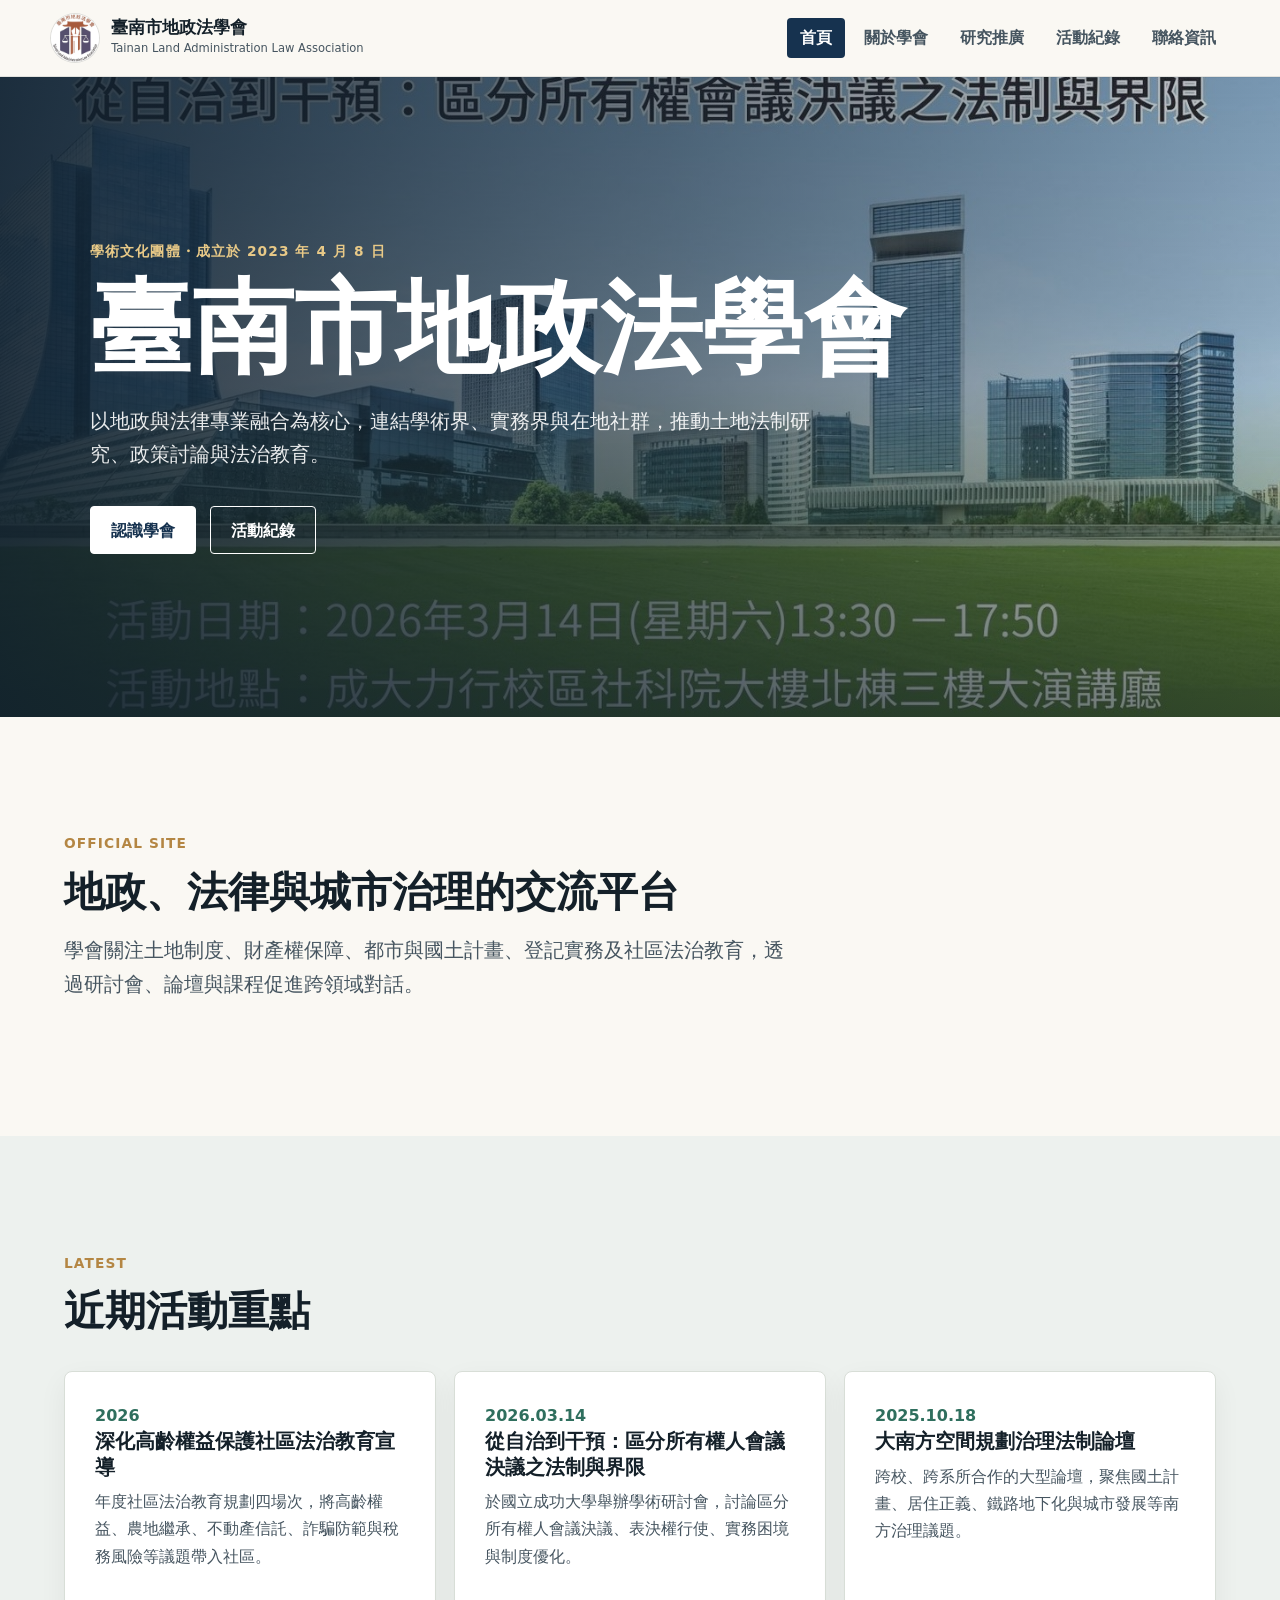
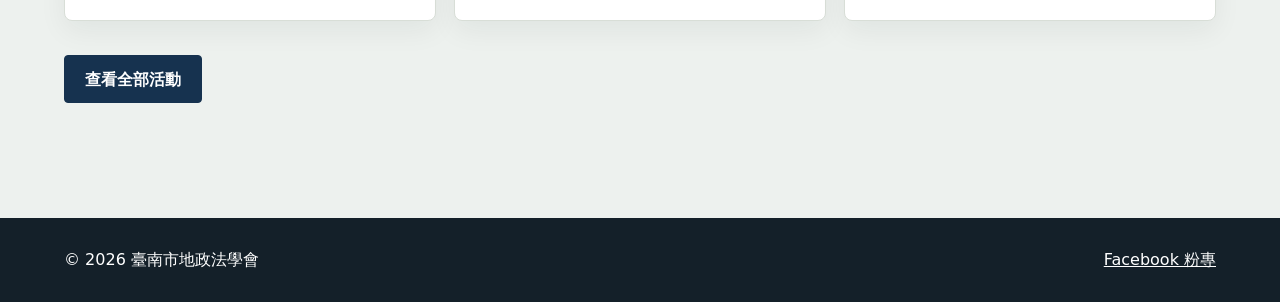
==== index.html @ e48c1c7d "feat: sync homepage latest events" ====
<!doctype html>
<html lang="zh-Hant-TW">
  <head>
    <meta charset="utf-8" />
    <meta name="viewport" content="width=device-width, initial-scale=1" />
    <title>臺南市地政法學會</title>
    <meta name="description" content="臺南市地政法學會官方網站，提供學會簡介、研究推廣、活動紀錄與聯絡資訊。" />
    <meta property="og:title" content="臺南市地政法學會" />
    <meta property="og:description" content="深耕府城，連結地政與法律專業，推動研究交流與法治教育。" />
    <meta property="og:type" content="website" />
    <meta property="og:image" content="assets/images/hero-ownership-law.jpg" />
    <link rel="icon" href="assets/images/TLALA_LOGO_circle.png" type="image/png" />
    <link rel="apple-touch-icon" href="assets/images/TLALA_LOGO_circle_180.png" />
    <link rel="stylesheet" href="assets/css/styles.css" />
  </head>
  <body>
    <header class="site-header">
      <a class="brand" href="index.html" aria-label="臺南市地政法學會首頁">
        <img class="brand-logo" src="assets/images/TLALA_LOGO_circle.png" alt="臺南市地政法學會標誌" />
        <span>
          <strong>臺南市地政法學會</strong>
          <small>Tainan Land Administration Law Association</small>
        </span>
      </a>
      <button class="nav-toggle" type="button" aria-expanded="false" aria-controls="site-nav" data-nav-toggle>
        <span></span>
        <span></span>
        <span></span>
      </button>
      <nav id="site-nav" class="site-nav" data-nav>
        <a class="active" href="index.html">首頁</a>
        <a href="about.html">關於學會</a>
        <a href="focus.html">研究推廣</a>
        <a href="events.html">活動紀錄</a>
        <a href="contact.html">聯絡資訊</a>
      </nav>
    </header>

    <main>
      <section class="hero">
        <img class="hero-image" src="assets/images/hero-ownership-law.jpg" alt="" />
        <div class="hero-overlay"></div>
        <div class="hero-content">
          <p class="eyebrow">學術文化團體・成立於 2023 年 4 月 8 日</p>
          <h1>臺南市地政法學會</h1>
          <p class="hero-copy">
            以地政與法律專業融合為核心，連結學術界、實務界與在地社群，推動土地法制研究、政策討論與法治教育。
          </p>
          <div class="hero-actions">
            <a class="button primary" href="about.html">認識學會</a>
            <a class="button secondary" href="events.html">活動紀錄</a>
          </div>
        </div>
      </section>

      <section class="section">
        <div>
          <p class="eyebrow">Official Site</p>
          <h2>地政、法律與城市治理的交流平台</h2>
          <p class="lead">
            學會關注土地制度、財產權保障、都市與國土計畫、登記實務及社區法治教育，透過研討會、論壇與課程促進跨領域對話。
          </p>
        </div>
      </section>

      <section class="section muted">
        <div class="section-heading">
          <p class="eyebrow">Latest</p>
          <h2>近期活動重點</h2>
        </div>
        <div class="news-list">
          <article>
            <time datetime="2026">2026</time>
            <h3>深化高齡權益保護社區法治教育宣導</h3>
            <p>年度社區法治教育規劃四場次，將高齡權益、農地繼承、不動產信託、詐騙防範與稅務風險等議題帶入社區。</p>
          </article>
          <article>
            <time datetime="2026-03-14">2026.03.14</time>
            <h3>從自治到干預：區分所有權人會議決議之法制與界限</h3>
            <p>於國立成功大學舉辦學術研討會，討論區分所有權人會議決議、表決權行使、實務困境與制度優化。</p>
          </article>
          <article>
            <time datetime="2025-10-18">2025.10.18</time>
            <h3>大南方空間規劃治理法制論壇</h3>
            <p>跨校、跨系所合作的大型論壇，聚焦國土計畫、居住正義、鐵路地下化與城市發展等南方治理議題。</p>
          </article>
        </div>
        <div class="section-actions">
          <a class="button dark" href="events.html">查看全部活動</a>
        </div>
      </section>
    </main>

    <footer class="site-footer">
      <p>© <span data-year></span> 臺南市地政法學會</p>
      <a href="https://www.facebook.com/nandefa0408/?locale=zh_TW" target="_blank" rel="noreferrer">Facebook 粉專</a>
    </footer>

    <script src="assets/js/main.js"></script>
  </body>
</html>
---- assets/css/styles.css ----
:root {
  --ink: #142029;
  --ink-soft: #465560;
  --paper: #faf8f3;
  --surface: #ffffff;
  --mist: #edf1ee;
  --line: #d8ded7;
  --navy: #16324f;
  --green: #2f6f5e;
  --gold: #b48643;
  --shadow: 0 18px 45px rgba(20, 32, 41, 0.12);
  color-scheme: light;
  font-family: "Noto Sans TC", "Microsoft JhengHei", "PingFang TC", system-ui, sans-serif;
}

* {
  box-sizing: border-box;
}

html {
  scroll-behavior: smooth;
}

body {
  margin: 0;
  background: var(--paper);
  color: var(--ink);
  line-height: 1.7;
}

a {
  color: inherit;
}

.site-header {
  position: sticky;
  top: 0;
  z-index: 10;
  display: flex;
  align-items: center;
  justify-content: space-between;
  gap: 24px;
  padding: 14px clamp(18px, 4vw, 56px);
  background: rgba(250, 248, 243, 0.97);
  border-bottom: 1px solid rgba(20, 32, 41, 0.1);
  box-shadow: 0 1px 0 rgba(20, 32, 41, 0.04);
  backdrop-filter: blur(16px);
}

.brand {
  display: inline-flex;
  align-items: center;
  gap: 12px;
  min-width: 0;
  text-decoration: none;
}

.brand-logo {
  width: 48px;
  height: 48px;
  flex: 0 0 48px;
  object-fit: cover;
  border-radius: 50%;
  background: #fff;
  box-shadow: 0 0 0 1px rgba(20, 32, 41, 0.12);
}

.brand strong,
.brand small {
  display: block;
}

.brand strong {
  font-size: 1.05rem;
  line-height: 1.3;
  letter-spacing: 0;
}

.brand small {
  font-size: 0.72rem;
  color: var(--ink-soft);
}

.site-nav {
  display: flex;
  align-items: center;
  gap: 6px;
  font-weight: 800;
}

.site-nav a {
  display: inline-flex;
  align-items: center;
  min-height: 40px;
  padding: 0 13px;
  border-radius: 4px;
  text-decoration: none;
  color: var(--ink-soft);
}

.site-nav a:hover,
.site-nav a.active {
  background: var(--navy);
  color: #fff;
}

.nav-toggle {
  display: none;
  width: 42px;
  height: 42px;
  border: 1px solid var(--line);
  border-radius: 50%;
  background: transparent;
  color: var(--ink);
  padding: 10px;
}

.nav-toggle span {
  display: block;
  height: 2px;
  margin: 5px 0;
  background: currentColor;
}

.hero {
  position: relative;
  min-height: 640px;
  display: grid;
  align-items: center;
  overflow: hidden;
  color: #fff;
}

.hero-image,
.hero-overlay {
  position: absolute;
  inset: 0;
}

.hero-image {
  width: 100%;
  height: 100%;
  object-fit: cover;
}

.hero-overlay {
  background:
    linear-gradient(90deg, rgba(15, 31, 45, 0.9), rgba(15, 31, 45, 0.56) 52%, rgba(15, 31, 45, 0.18)),
    linear-gradient(0deg, rgba(20, 32, 41, 0.42), rgba(20, 32, 41, 0.04) 34%);
}

.hero-content {
  position: relative;
  width: min(1100px, calc(100% - 36px));
  margin: 0 auto;
}

.eyebrow {
  margin: 0 0 12px;
  color: var(--gold);
  font-size: 0.86rem;
  font-weight: 900;
  letter-spacing: 0.08em;
  text-transform: uppercase;
}

.hero .eyebrow {
  color: #e8c987;
}

h1,
h2,
h3,
p {
  margin-top: 0;
}

h1 {
  margin-bottom: 24px;
  font-size: clamp(3rem, 8vw, 6.4rem);
  line-height: 1.03;
  font-weight: 900;
  letter-spacing: 0;
}

h2 {
  margin-bottom: 18px;
  font-size: clamp(1.8rem, 3.2vw, 3.1rem);
  line-height: 1.18;
  letter-spacing: 0;
}

h3 {
  margin-bottom: 8px;
  font-size: 1.22rem;
  line-height: 1.3;
}

.hero-copy,
.lead {
  max-width: 720px;
  color: var(--ink-soft);
  font-size: clamp(1.05rem, 1.6vw, 1.24rem);
}

.hero-copy {
  color: rgba(255, 255, 255, 0.9);
}

.hero-actions,
.section-actions {
  display: flex;
  flex-wrap: wrap;
  gap: 14px;
  margin-top: 34px;
}

.button {
  display: inline-flex;
  align-items: center;
  justify-content: center;
  min-height: 48px;
  padding: 0 20px;
  border: 1px solid currentColor;
  border-radius: 4px;
  text-decoration: none;
  font-weight: 900;
}

.button.primary {
  background: #fff;
  color: var(--navy);
  border-color: #fff;
}

.button.secondary {
  color: #fff;
}

.button.dark {
  background: var(--navy);
  color: #fff;
  border-color: var(--navy);
}

.contact-card span {
  display: block;
  margin-bottom: 5px;
  color: var(--ink-soft);
  font-size: 0.9rem;
}

.contact-card strong {
  display: block;
  font-size: 1.06rem;
}

.section {
  padding: clamp(64px, 9vw, 116px) clamp(18px, 5vw, 72px);
}

.page-hero {
  padding: clamp(64px, 9vw, 110px) clamp(18px, 5vw, 72px);
  background: var(--navy);
  color: #fff;
}

.page-hero h1 {
  font-size: clamp(2.8rem, 6vw, 5.2rem);
  margin-bottom: 18px;
}

.page-hero p:last-child {
  max-width: 760px;
  margin-bottom: 0;
  color: rgba(255, 255, 255, 0.84);
  font-size: 1.18rem;
}

.split,
.resources,
.contact {
  display: grid;
  grid-template-columns: minmax(260px, 0.85fr) minmax(0, 1.15fr);
  gap: clamp(34px, 7vw, 96px);
  align-items: start;
}

.section-copy {
  font-size: 1.08rem;
  color: var(--ink-soft);
}

.section-copy p:last-child,
.contact p:last-child,
.section-heading p:last-child {
  margin-bottom: 0;
}

.muted {
  background: var(--mist);
}

.section-heading {
  max-width: 760px;
  margin-bottom: 36px;
}

.focus-grid,
.news-list {
  display: grid;
  grid-template-columns: repeat(3, minmax(0, 1fr));
  gap: 18px;
}

.focus-grid article,
.news-list article {
  min-height: 250px;
  padding: 30px;
  background: var(--surface);
  border: 1px solid var(--line);
  border-radius: 8px;
  box-shadow: 0 10px 28px rgba(20, 32, 41, 0.06);
}

.focus-grid h2,
.event-card h2 {
  font-size: 1.35rem;
}

.focus-grid p,
.event-card p,
.news-list p {
  color: var(--ink-soft);
}

.icon {
  display: grid;
  place-items: center;
  width: 46px;
  height: 46px;
  margin-bottom: 24px;
  border-radius: 50%;
  background: var(--green);
  color: #fff;
  font-weight: 900;
}

.news-list time,
.event-card time {
  color: var(--green);
  font-weight: 900;
}

.event-list {
  display: grid;
  gap: 22px;
}

.event-card {
  display: grid;
  grid-template-columns: minmax(220px, 0.42fr) minmax(0, 1fr);
  background: var(--surface);
  border: 1px solid var(--line);
  border-radius: 8px;
  overflow: hidden;
  box-shadow: 0 10px 28px rgba(20, 32, 41, 0.06);
}

.event-card.text-only {
  grid-template-columns: 1fr;
}

.event-media {
  margin: 0;
  background: var(--surface);
  border-right: 1px solid var(--line);
}

.event-media img {
  display: block;
  width: 100%;
  height: 100%;
  min-height: 360px;
  object-fit: cover;
  object-position: top center;
  background: var(--mist);
}

.event-body {
  padding: clamp(24px, 4vw, 36px);
}

.event-body p:last-child,
.event-details,
.event-links {
  margin-bottom: 0;
}

.event-details {
  display: grid;
  gap: 10px;
  margin: 22px 0 0;
}

.event-details div {
  display: grid;
  grid-template-columns: 90px minmax(0, 1fr);
  gap: 14px;
}

.event-details dt,
.event-details dd {
  margin: 0;
}

.event-details dt {
  color: var(--ink);
  font-weight: 900;
}

.event-details dd {
  color: var(--ink-soft);
}

.event-links {
  display: flex;
  flex-wrap: wrap;
  gap: 10px;
  margin-top: 22px;
}

.event-links a {
  display: inline-flex;
  align-items: center;
  min-height: 40px;
  padding: 0 14px;
  border: 1px solid var(--line);
  border-radius: 4px;
  background: rgba(47, 111, 94, 0.08);
  color: var(--green);
  text-decoration: none;
  font-weight: 900;
}

.event-links a:hover {
  background: var(--green);
  color: #fff;
}

.resources {
  background: var(--navy);
  color: #fff;
}

.resources .eyebrow {
  color: #e8c987;
}

.resource-list {
  display: grid;
  gap: 12px;
}

.resource-list a {
  padding: 18px 20px;
  background: rgba(255, 255, 255, 0.08);
  border: 1px solid rgba(255, 255, 255, 0.18);
  border-radius: 8px;
  text-decoration: none;
  font-weight: 800;
}

.resource-list a:hover {
  background: rgba(255, 255, 255, 0.14);
}

.profile-table dl {
  margin: 0;
  background: var(--surface);
  border: 1px solid var(--line);
  border-radius: 8px;
  overflow: hidden;
  box-shadow: 0 10px 28px rgba(20, 32, 41, 0.06);
}

.profile-table div {
  display: grid;
  grid-template-columns: 160px minmax(0, 1fr);
  border-bottom: 1px solid var(--line);
}

.profile-table div:last-child {
  border-bottom: 0;
}

.profile-table dt,
.profile-table dd {
  margin: 0;
  padding: 18px 22px;
}

.profile-table dt {
  background: rgba(47, 111, 94, 0.08);
  color: var(--ink-soft);
  font-weight: 900;
}

.contact-card {
  display: grid;
  gap: 6px;
  margin: 0;
  padding: clamp(24px, 4vw, 36px);
  background: var(--surface);
  border: 1px solid var(--line);
  border-radius: 8px;
  box-shadow: var(--shadow);
  font-style: normal;
}

.contact-card strong:not(:last-child) {
  margin-bottom: 18px;
}

.site-footer {
  display: flex;
  justify-content: space-between;
  gap: 18px;
  padding: 28px clamp(18px, 5vw, 72px);
  background: var(--ink);
  color: #fff;
}

.site-footer p {
  margin: 0;
}

@media (max-width: 980px) {
  .nav-toggle {
    display: block;
  }

  .site-nav {
    position: absolute;
    top: 100%;
    left: 0;
    right: 0;
    display: none;
    flex-direction: column;
    align-items: stretch;
    gap: 0;
    padding: 10px 18px 18px;
    background: rgba(250, 248, 243, 0.98);
    border-bottom: 1px solid var(--line);
    box-shadow: 0 16px 34px rgba(20, 32, 41, 0.12);
  }

  .site-nav.is-open {
    display: flex;
  }

  .site-nav a {
    border-radius: 0;
    min-height: 46px;
  }

  .focus-grid,
  .news-list,
  .event-card,
  .split,
  .resources,
  .contact {
    grid-template-columns: 1fr;
  }

  .event-media {
    border-right: 0;
    border-bottom: 1px solid var(--line);
  }

  .event-media img {
    height: auto;
    min-height: 0;
    aspect-ratio: 3 / 4;
  }

  .hero {
    min-height: 560px;
  }
}

@media (max-width: 640px) {
  .site-header {
    padding: 12px 16px;
  }

  .brand small {
    display: none;
  }

  .brand-logo {
    width: 40px;
    height: 40px;
    flex-basis: 40px;
  }

  h1 {
    font-size: 3rem;
  }

  .hero {
    min-height: 500px;
  }

  .hero-content {
    width: min(100% - 32px, 1100px);
  }

  .event-details div,
  .profile-table div {
    grid-template-columns: 1fr;
  }

  .profile-table dt {
    padding-bottom: 6px;
  }

  .profile-table dd {
    padding-top: 6px;
  }

  .site-footer {
    flex-direction: column;
  }
}
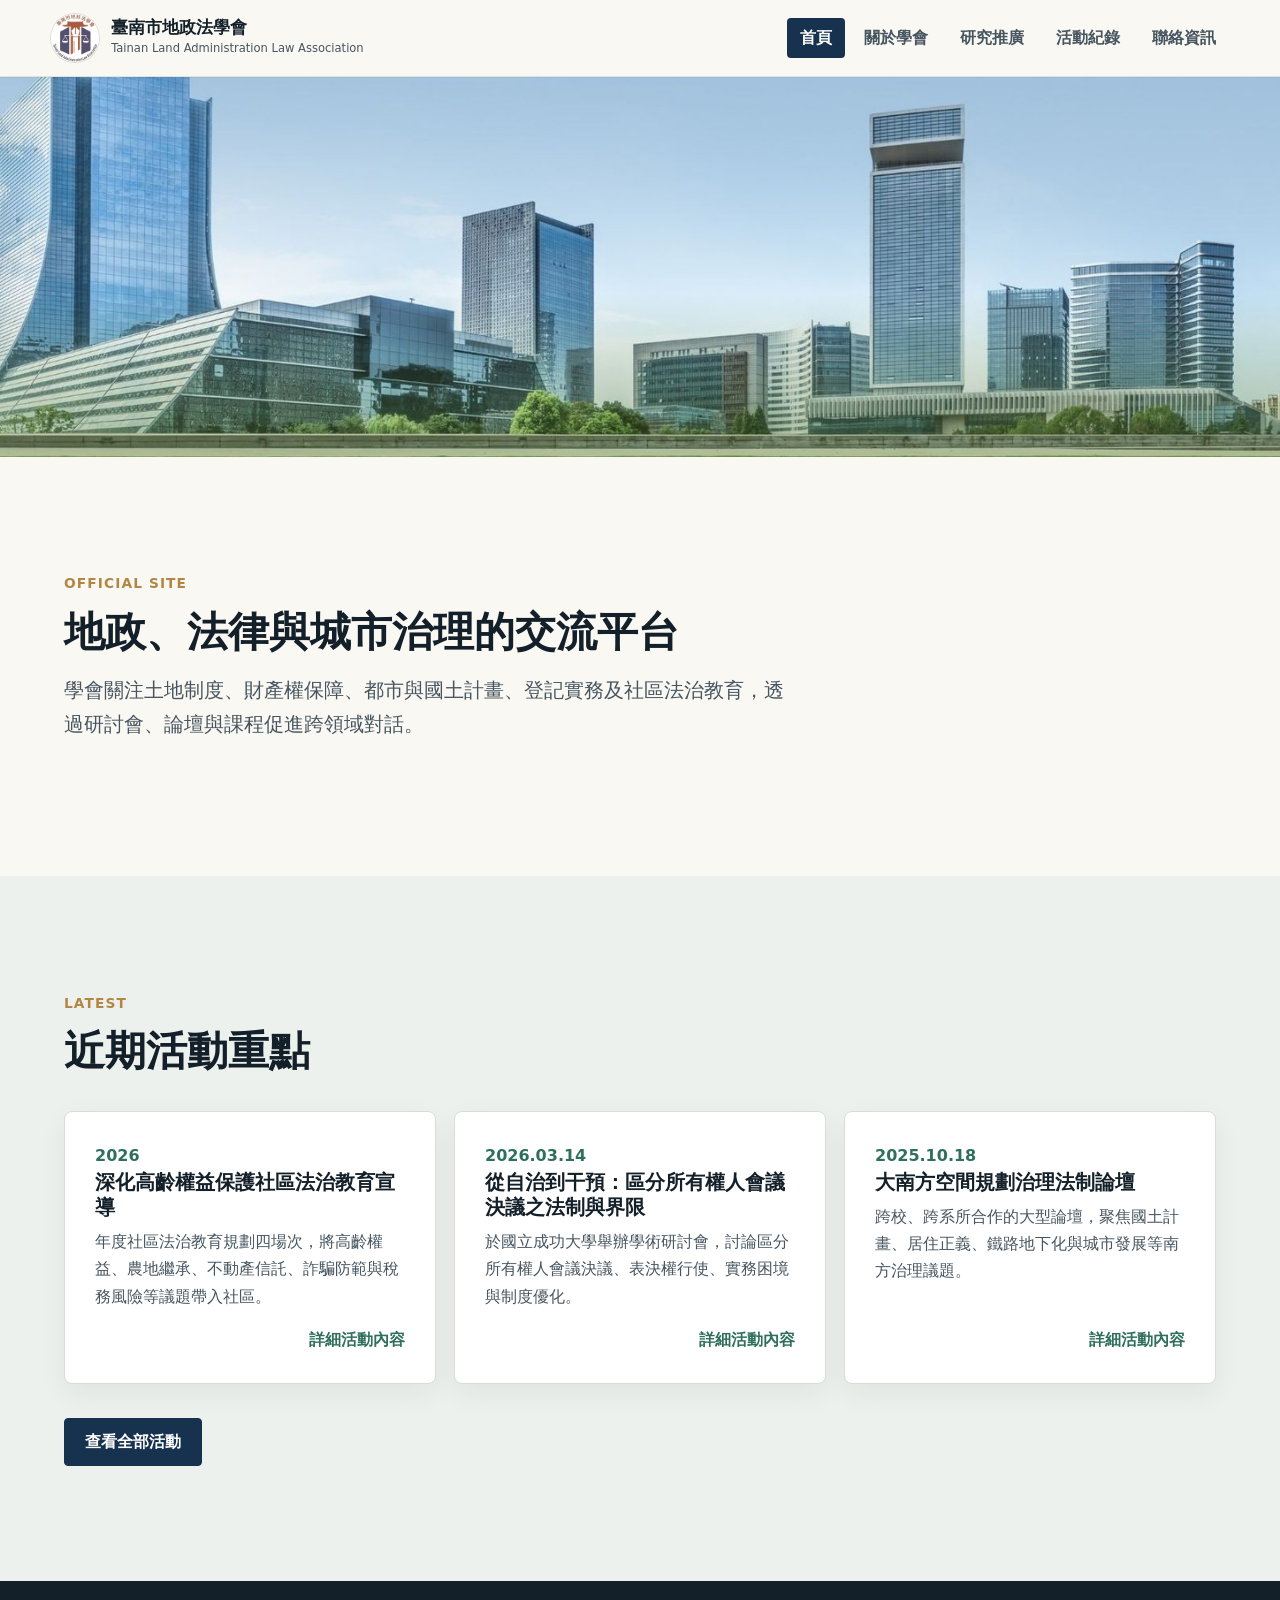
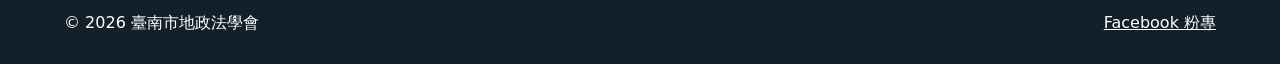
==== commit f43d2423: "refactor: simplify homepage hero and add event detail links" ====
--- a/index.html
+++ b/index.html
@@ -39,18 +39,6 @@
     <main>
       <section class="hero">
         <img class="hero-image" src="assets/images/hero-ownership-law.jpg" alt="" />
-        <div class="hero-overlay"></div>
-        <div class="hero-content">
-          <p class="eyebrow">學術文化團體・成立於 2023 年 4 月 8 日</p>
-          <h1>臺南市地政法學會</h1>
-          <p class="hero-copy">
-            以地政與法律專業融合為核心，連結學術界、實務界與在地社群，推動土地法制研究、政策討論與法治教育。
-          </p>
-          <div class="hero-actions">
-            <a class="button primary" href="about.html">認識學會</a>
-            <a class="button secondary" href="events.html">活動紀錄</a>
-          </div>
-        </div>
       </section>
 
       <section class="section">
@@ -73,16 +61,19 @@
             <time datetime="2026">2026</time>
             <h3>深化高齡權益保護社區法治教育宣導</h3>
             <p>年度社區法治教育規劃四場次，將高齡權益、農地繼承、不動產信託、詐騙防範與稅務風險等議題帶入社區。</p>
+            <a class="card-link" href="events.html">詳細活動內容</a>
           </article>
           <article>
             <time datetime="2026-03-14">2026.03.14</time>
             <h3>從自治到干預：區分所有權人會議決議之法制與界限</h3>
             <p>於國立成功大學舉辦學術研討會，討論區分所有權人會議決議、表決權行使、實務困境與制度優化。</p>
+            <a class="card-link" href="events.html">詳細活動內容</a>
           </article>
           <article>
             <time datetime="2025-10-18">2025.10.18</time>
             <h3>大南方空間規劃治理法制論壇</h3>
             <p>跨校、跨系所合作的大型論壇，聚焦國土計畫、居住正義、鐵路地下化與城市發展等南方治理議題。</p>
+            <a class="card-link" href="events.html">詳細活動內容</a>
           </article>
         </div>
         <div class="section-actions">
--- a/assets/css/styles.css
+++ b/assets/css/styles.css
@@ -123,36 +123,15 @@
 }
 
 .hero {
-  position: relative;
-  min-height: 640px;
-  display: grid;
-  align-items: center;
+  display: block;
   overflow: hidden;
-  color: #fff;
-}
-
-.hero-image,
-.hero-overlay {
-  position: absolute;
-  inset: 0;
+  background: var(--mist);
 }
 
 .hero-image {
+  display: block;
   width: 100%;
-  height: 100%;
-  object-fit: cover;
-}
-
-.hero-overlay {
-  background:
-    linear-gradient(90deg, rgba(15, 31, 45, 0.9), rgba(15, 31, 45, 0.56) 52%, rgba(15, 31, 45, 0.18)),
-    linear-gradient(0deg, rgba(20, 32, 41, 0.42), rgba(20, 32, 41, 0.04) 34%);
-}
-
-.hero-content {
-  position: relative;
-  width: min(1100px, calc(100% - 36px));
-  margin: 0 auto;
+  height: auto;
 }
 
 .eyebrow {
@@ -162,10 +141,6 @@
   font-weight: 900;
   letter-spacing: 0.08em;
   text-transform: uppercase;
-}
-
-.hero .eyebrow {
-  color: #e8c987;
 }
 
 h1,
@@ -196,18 +171,12 @@
   line-height: 1.3;
 }
 
-.hero-copy,
 .lead {
   max-width: 720px;
   color: var(--ink-soft);
   font-size: clamp(1.05rem, 1.6vw, 1.24rem);
 }
 
-.hero-copy {
-  color: rgba(255, 255, 255, 0.9);
-}
-
-.hero-actions,
 .section-actions {
   display: flex;
   flex-wrap: wrap;
@@ -315,6 +284,8 @@
 
 .focus-grid article,
 .news-list article {
+  display: grid;
+  grid-template-rows: auto auto 1fr auto;
   min-height: 250px;
   padding: 30px;
   background: var(--surface);
@@ -332,6 +303,18 @@
 .event-card p,
 .news-list p {
   color: var(--ink-soft);
+}
+
+.card-link {
+  justify-self: end;
+  align-self: end;
+  color: var(--green);
+  font-weight: 900;
+  text-decoration: none;
+}
+
+.card-link:hover {
+  text-decoration: underline;
 }
 
 .icon {
@@ -584,9 +567,6 @@
     aspect-ratio: 3 / 4;
   }
 
-  .hero {
-    min-height: 560px;
-  }
 }
 
 @media (max-width: 640px) {
@@ -608,14 +588,6 @@
     font-size: 3rem;
   }
 
-  .hero {
-    min-height: 500px;
-  }
-
-  .hero-content {
-    width: min(100% - 32px, 1100px);
-  }
-
   .event-details div,
   .profile-table div {
     grid-template-columns: 1fr;
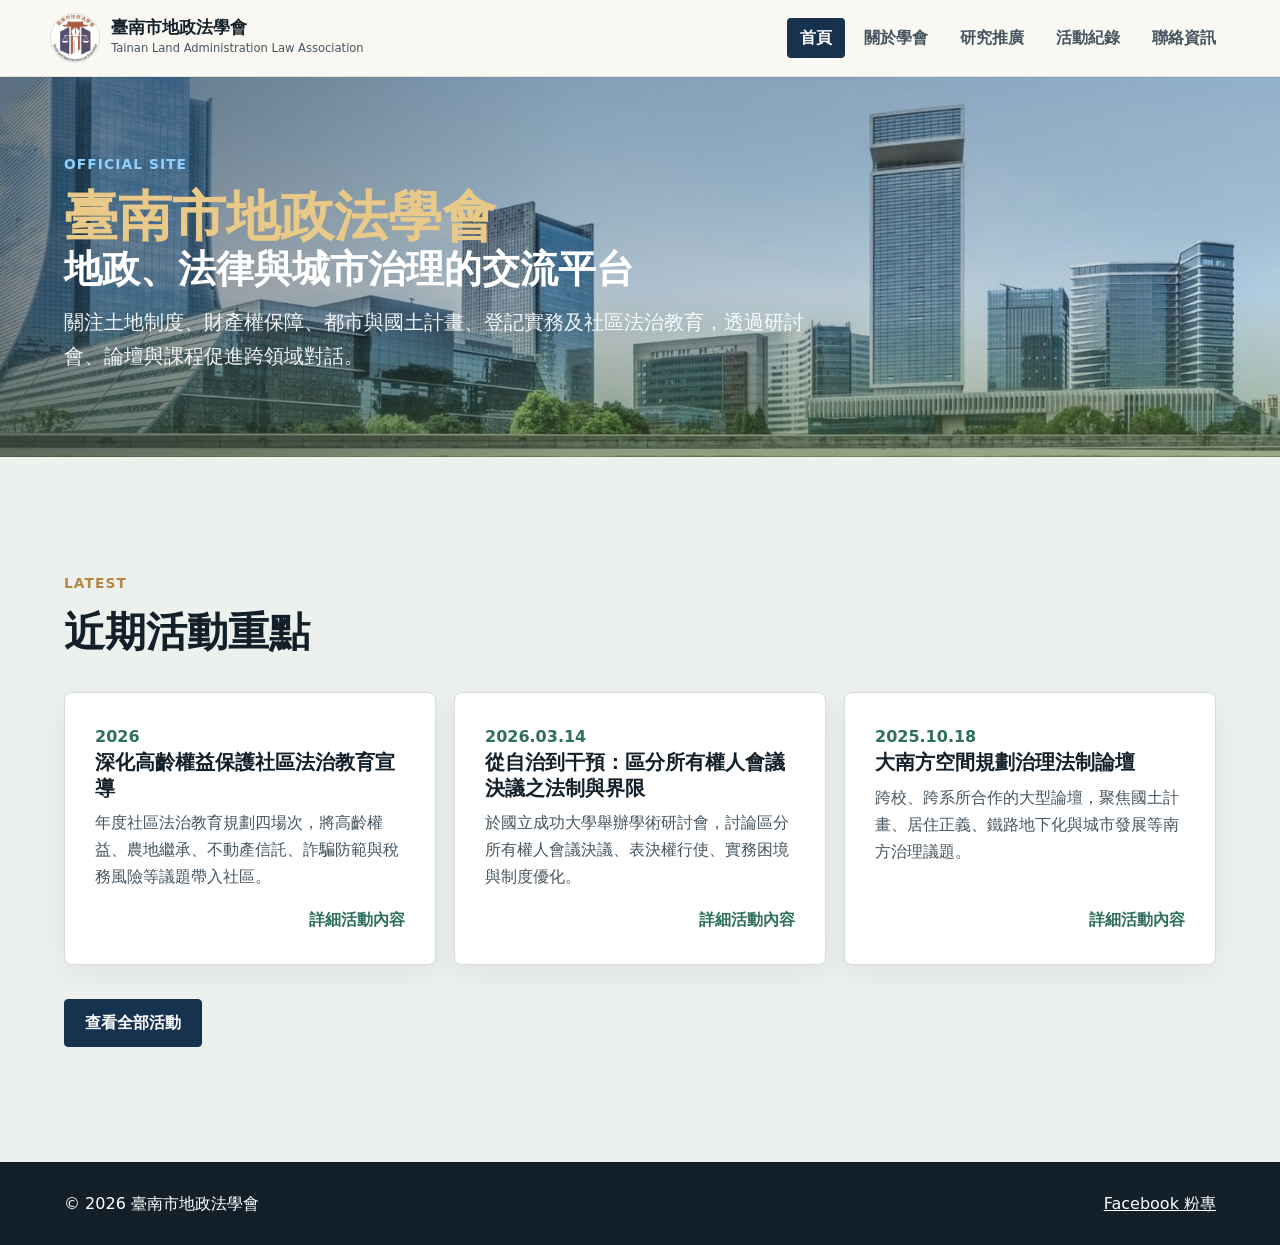
==== commit 36037fd0: "feat(site): add directors page and about dropdown navigation" ====
--- a/index.html
+++ b/index.html
@@ -29,7 +29,13 @@
       </button>
       <nav id="site-nav" class="site-nav" data-nav>
         <a class="active" href="index.html">首頁</a>
-        <a href="about.html">關於學會</a>
+        <div class="nav-dropdown">
+          <a href="about.html">關於學會</a>
+          <div class="nav-dropdown-menu">
+            <a href="about.html">學會簡介</a>
+            <a href="directors.html">理監事</a>
+          </div>
+        </div>
         <a href="focus.html">研究推廣</a>
         <a href="events.html">活動紀錄</a>
         <a href="contact.html">聯絡資訊</a>
@@ -39,14 +45,14 @@
     <main>
       <section class="hero">
         <img class="hero-image" src="assets/images/hero-ownership-law.jpg" alt="" />
-      </section>
-
-      <section class="section">
-        <div>
+        <div class="hero-content">
           <p class="eyebrow">Official Site</p>
-          <h2>地政、法律與城市治理的交流平台</h2>
+          <h2 class="hero-title">
+            <span class="hero-org-name">臺南市地政法學會</span>
+            <span class="hero-tagline">地政、法律與城市治理的交流平台</span>
+          </h2>
           <p class="lead">
-            學會關注土地制度、財產權保障、都市與國土計畫、登記實務及社區法治教育，透過研討會、論壇與課程促進跨領域對話。
+            關注土地制度、財產權保障、都市與國土計畫、登記實務及社區法治教育，透過研討會、論壇與課程促進跨領域對話。
           </p>
         </div>
       </section>
--- a/assets/css/styles.css
+++ b/assets/css/styles.css
@@ -104,6 +104,35 @@
   color: #fff;
 }
 
+.nav-dropdown {
+  position: relative;
+}
+
+.nav-dropdown-menu {
+  position: absolute;
+  top: calc(100% + 6px);
+  left: 0;
+  min-width: 160px;
+  display: none;
+  padding: 6px;
+  border: 1px solid var(--line);
+  border-radius: 6px;
+  background: #fff;
+  box-shadow: 0 10px 22px rgba(20, 32, 41, 0.12);
+  z-index: 20;
+}
+
+.nav-dropdown:hover .nav-dropdown-menu,
+.nav-dropdown:focus-within .nav-dropdown-menu {
+  display: grid;
+  gap: 4px;
+}
+
+.nav-dropdown-menu a {
+  min-height: 36px;
+  border-radius: 4px;
+}
+
 .nav-toggle {
   display: none;
   width: 42px;
@@ -123,15 +152,62 @@
 }
 
 .hero {
+  position: relative;
   display: block;
   overflow: hidden;
   background: var(--mist);
 }
 
+.hero::after {
+  content: "";
+  position: absolute;
+  inset: 0;
+  background: linear-gradient(90deg, rgba(20, 32, 41, 0.52) 0%, rgba(20, 32, 41, 0.22) 45%, rgba(20, 32, 41, 0.1) 100%);
+  pointer-events: none;
+}
+
 .hero-image {
   display: block;
   width: 100%;
   height: auto;
+}
+
+.hero-content {
+  position: absolute;
+  left: clamp(18px, 5vw, 72px);
+  right: clamp(18px, 5vw, 72px);
+  bottom: clamp(24px, 5vw, 72px);
+  z-index: 1;
+  max-width: 820px;
+}
+
+.hero-content .eyebrow {
+  color: #8fd0ff;
+}
+
+.hero-title {
+  margin-bottom: 14px;
+}
+
+.hero-org-name {
+  display: block;
+  color: #e8c987;
+  font-size: clamp(2.1rem, 5vw, 3.4rem);
+  line-height: 1.08;
+  font-weight: 900;
+}
+
+.hero-tagline {
+  display: block;
+  color: #fff;
+  font-size: clamp(1.4rem, 3.1vw, 2.35rem);
+  line-height: 1.2;
+  font-weight: 700;
+}
+
+.hero-content .lead {
+  max-width: 760px;
+  color: rgba(255, 255, 255, 0.92);
 }
 
 .eyebrow {
@@ -487,6 +563,39 @@
   background: rgba(47, 111, 94, 0.08);
   color: var(--ink-soft);
   font-weight: 900;
+}
+
+.table-wrap {
+  overflow-x: auto;
+  border: 1px solid var(--line);
+  border-radius: 8px;
+  background: var(--surface);
+  box-shadow: 0 10px 28px rgba(20, 32, 41, 0.06);
+}
+
+.member-table {
+  width: 100%;
+  min-width: 640px;
+  border-collapse: collapse;
+}
+
+.member-table th,
+.member-table td {
+  padding: 12px 14px;
+  border-bottom: 1px solid var(--line);
+  text-align: left;
+  vertical-align: top;
+}
+
+.member-table th {
+  background: rgba(47, 111, 94, 0.1);
+  color: var(--ink);
+  font-weight: 900;
+  white-space: nowrap;
+}
+
+.member-table tbody tr:last-child td {
+  border-bottom: 0;
 }
 
 .contact-card {
@@ -547,6 +656,28 @@
     min-height: 46px;
   }
 
+  .nav-dropdown {
+    width: 100%;
+  }
+
+  .nav-dropdown-menu {
+    position: static;
+    display: grid;
+    gap: 0;
+    min-width: 0;
+    margin: 0 0 0 12px;
+    padding: 0;
+    border: 0;
+    border-radius: 0;
+    box-shadow: none;
+    background: transparent;
+  }
+
+  .nav-dropdown-menu a {
+    min-height: 40px;
+    font-size: 0.95rem;
+  }
+
   .focus-grid,
   .news-list,
   .event-card,
@@ -567,6 +698,10 @@
     aspect-ratio: 3 / 4;
   }
 
+  .hero-content {
+    right: 18px;
+  }
+
 }
 
 @media (max-width: 640px) {
@@ -588,6 +723,22 @@
     font-size: 3rem;
   }
 
+  .hero-content {
+    left: 16px;
+    right: 16px;
+    bottom: 16px;
+  }
+
+  .hero-org-name {
+    font-size: clamp(1.6rem, 8vw, 2.2rem);
+    line-height: 1.12;
+  }
+
+  .hero-tagline {
+    font-size: clamp(1.2rem, 6vw, 1.8rem);
+    line-height: 1.25;
+  }
+
   .event-details div,
   .profile-table div {
     grid-template-columns: 1fr;
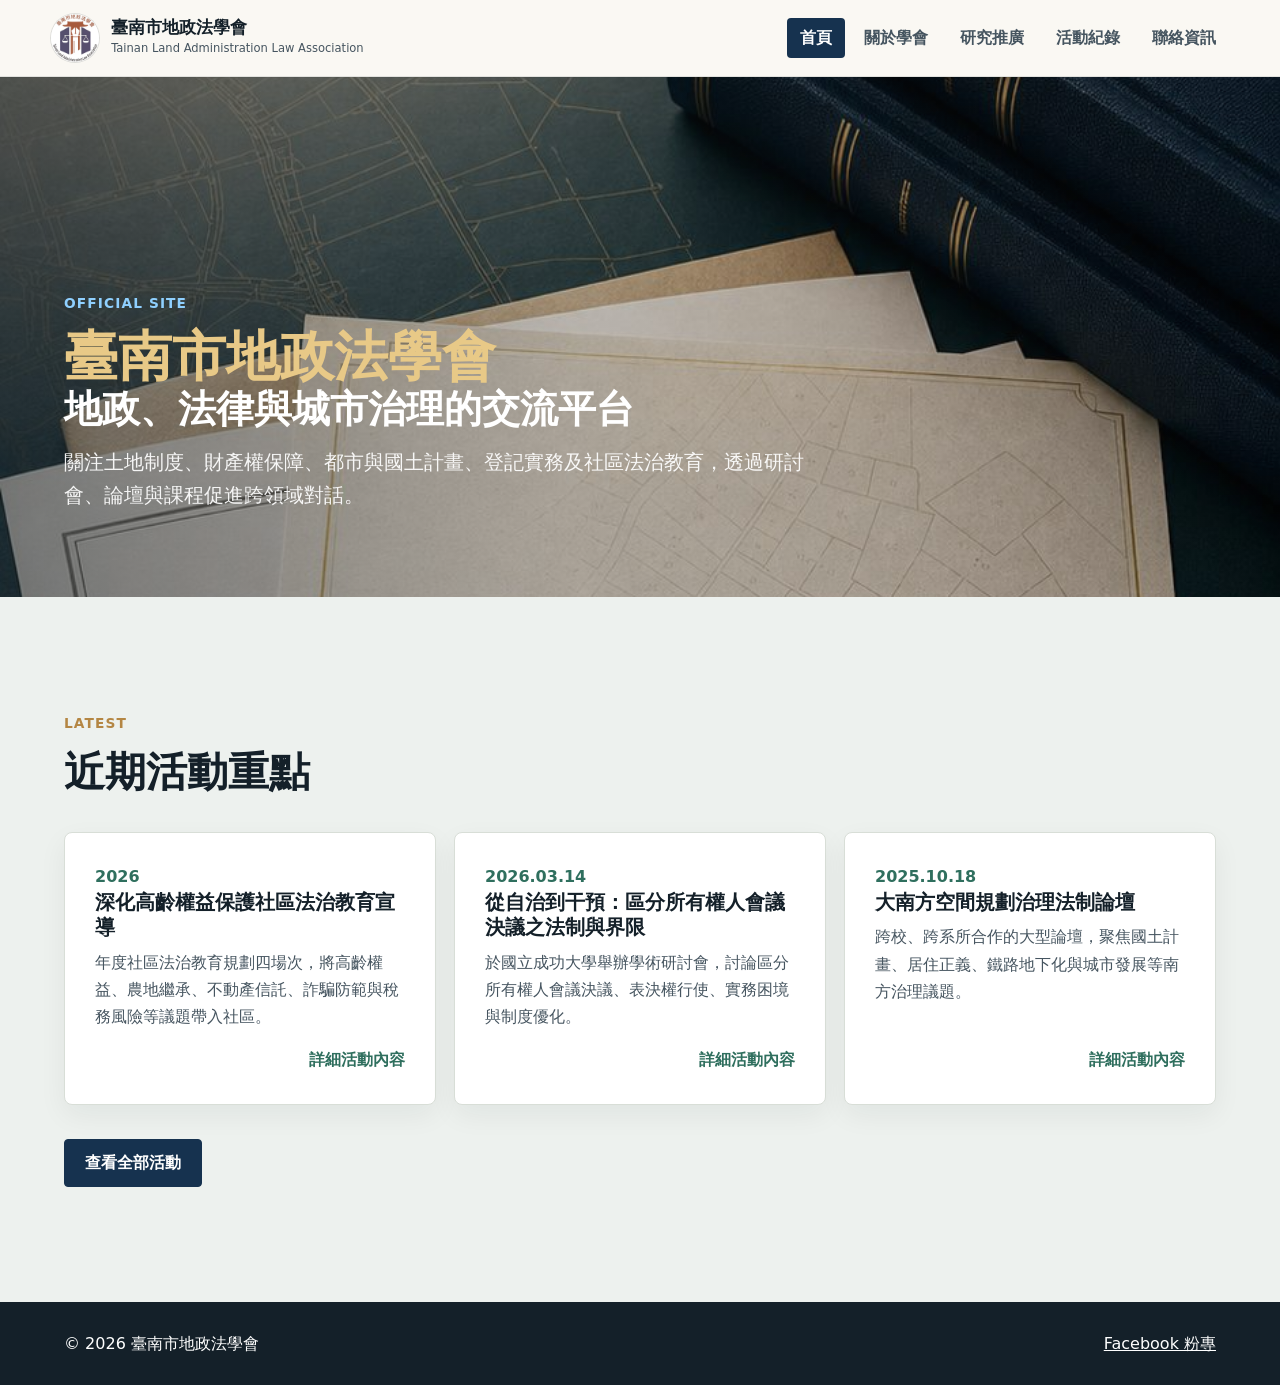
==== commit 8895e688: "feat: add mobile document hero image" ====
--- a/index.html
+++ b/index.html
@@ -34,6 +34,8 @@
           <div class="nav-dropdown-menu">
             <a href="about.html">學會簡介</a>
             <a href="directors.html">理監事</a>
+            <a href="committee.html">委員會</a>
+            <a href="secretariat.html">秘書處</a>
           </div>
         </div>
         <a href="focus.html">研究推廣</a>
@@ -44,16 +46,20 @@
 
     <main>
       <section class="hero">
-        <img class="hero-image" src="assets/images/hero-ownership-law.jpg" alt="" />
+        <picture class="hero-picture">
+          <source media="(max-width: 640px)" srcset="assets/images/hero-mobile-documents.jpg" />
+          <img class="hero-image" src="assets/images/hero-ownership-law.jpg" alt="" />
+        </picture>
         <div class="hero-content">
           <p class="eyebrow">Official Site</p>
           <h2 class="hero-title">
             <span class="hero-org-name">臺南市地政法學會</span>
             <span class="hero-tagline">地政、法律與城市治理的交流平台</span>
           </h2>
-          <p class="lead">
+          <p class="lead hero-lead-desktop">
             關注土地制度、財產權保障、都市與國土計畫、登記實務及社區法治教育，透過研討會、論壇與課程促進跨領域對話。
           </p>
+          <p class="lead hero-lead-mobile">深耕臺南，連結地政與法律專業。</p>
         </div>
       </section>
 
--- a/assets/css/styles.css
+++ b/assets/css/styles.css
@@ -156,6 +156,7 @@
   display: block;
   overflow: hidden;
   background: var(--mist);
+  min-height: 520px;
 }
 
 .hero::after {
@@ -166,10 +167,15 @@
   pointer-events: none;
 }
 
+.hero-picture {
+  display: block;
+}
+
 .hero-image {
   display: block;
   width: 100%;
-  height: auto;
+  height: 520px;
+  object-fit: cover;
 }
 
 .hero-content {
@@ -208,6 +214,10 @@
 .hero-content .lead {
   max-width: 760px;
   color: rgba(255, 255, 255, 0.92);
+}
+
+.hero-lead-mobile {
+  display: none;
 }
 
 .eyebrow {
@@ -288,6 +298,18 @@
   border-color: var(--navy);
 }
 
+.button.outline {
+  background: transparent;
+  color: var(--navy);
+  border-color: rgba(22, 50, 79, 0.34);
+}
+
+.button.outline:hover {
+  background: var(--navy);
+  color: #fff;
+  border-color: var(--navy);
+}
+
 .contact-card span {
   display: block;
   margin-bottom: 5px;
@@ -320,6 +342,192 @@
   margin-bottom: 0;
   color: rgba(255, 255, 255, 0.84);
   font-size: 1.18rem;
+}
+
+.about-suite {
+  background:
+    linear-gradient(180deg, rgba(250, 248, 243, 0) 0, rgba(237, 241, 238, 0.58) 620px, rgba(250, 248, 243, 0) 980px),
+    var(--paper);
+}
+
+.about-suite .about-hero {
+  position: relative;
+  overflow: hidden;
+  min-height: 360px;
+  display: grid;
+  align-content: end;
+  background:
+    radial-gradient(circle at 82% 24%, rgba(180, 134, 67, 0.28), rgba(180, 134, 67, 0) 28%),
+    linear-gradient(120deg, #132838 0%, #16324f 48%, #2f6f5e 100%);
+}
+
+.about-suite .about-hero::after {
+  content: "";
+  position: absolute;
+  left: clamp(18px, 5vw, 72px);
+  right: clamp(18px, 5vw, 72px);
+  bottom: 0;
+  height: 7px;
+  background: linear-gradient(90deg, var(--gold), var(--green), rgba(255, 255, 255, 0.42));
+}
+
+.about-suite .page-hero h1,
+.about-suite .page-hero p {
+  position: relative;
+  z-index: 1;
+}
+
+.about-suite .page-hero .eyebrow {
+  color: #f0ce83;
+}
+
+.about-intro {
+  position: relative;
+}
+
+.about-intro h2::after,
+.about-suite .section-heading h2::after {
+  content: "";
+  display: block;
+  width: 56px;
+  height: 3px;
+  margin-top: 16px;
+  background: var(--gold);
+}
+
+.about-note {
+  display: grid;
+  gap: 6px;
+  margin-top: 28px;
+  padding: 22px 24px;
+  border-left: 5px solid var(--gold);
+  background: rgba(255, 255, 255, 0.76);
+  box-shadow: 0 14px 32px rgba(20, 32, 41, 0.08);
+}
+
+.about-note strong {
+  color: var(--navy);
+  font-size: 1.12rem;
+}
+
+.about-note span {
+  color: var(--ink-soft);
+}
+
+.about-suite .profile-table dl,
+.about-suite .table-wrap,
+.committee-card,
+.office-grid article {
+  border-top: 5px solid var(--gold);
+}
+
+.about-suite .profile-table dt {
+  color: var(--navy);
+}
+
+.about-suite .profile-table dd {
+  background: linear-gradient(90deg, rgba(255, 255, 255, 0.86), #fff);
+}
+
+.about-suite .member-table tbody tr:nth-child(even) td {
+  background: rgba(237, 241, 238, 0.5);
+}
+
+.about-suite .member-table td:nth-child(2),
+.about-suite .member-table td:nth-child(3) {
+  font-weight: 800;
+  color: var(--navy);
+}
+
+.committee-section {
+  background: linear-gradient(180deg, rgba(237, 241, 238, 0.58), rgba(250, 248, 243, 0));
+}
+
+.committee-grid,
+.office-grid {
+  display: grid;
+  grid-template-columns: repeat(3, minmax(0, 1fr));
+  gap: 18px;
+}
+
+.committee-card {
+  display: grid;
+  align-content: start;
+  min-height: 330px;
+  padding: 28px;
+  background: var(--surface);
+  border: 1px solid var(--line);
+  border-top-color: var(--gold);
+  border-radius: 8px;
+  box-shadow: 0 14px 34px rgba(20, 32, 41, 0.08);
+}
+
+.committee-number {
+  width: fit-content;
+  margin-bottom: 24px;
+  padding: 4px 10px;
+  background: rgba(47, 111, 94, 0.1);
+  color: var(--green);
+  font-weight: 900;
+}
+
+.committee-card h2 {
+  font-size: 1.45rem;
+}
+
+.committee-card dl {
+  display: grid;
+  gap: 16px;
+  margin: 18px 0 0;
+}
+
+.committee-card div {
+  display: grid;
+  gap: 5px;
+}
+
+.committee-card dt,
+.committee-card dd {
+  margin: 0;
+}
+
+.committee-card dt,
+.office-grid span {
+  color: var(--ink-soft);
+  font-weight: 900;
+}
+
+.committee-card dd {
+  color: var(--ink);
+}
+
+.office-grid article {
+  min-height: 180px;
+  padding: 28px;
+  background:
+    linear-gradient(135deg, rgba(47, 111, 94, 0.08), rgba(180, 134, 67, 0.1)),
+    var(--surface);
+  border: 1px solid var(--line);
+  border-top-color: var(--gold);
+  border-radius: 8px;
+  box-shadow: 0 14px 34px rgba(20, 32, 41, 0.08);
+}
+
+.office-grid span,
+.office-grid strong {
+  display: block;
+}
+
+.office-grid strong {
+  margin-top: 18px;
+  color: var(--navy);
+  font-size: 2rem;
+  line-height: 1.2;
+}
+
+.committee-card,
+.office-grid article {
+  border-top: 5px solid var(--gold);
 }
 
 .split,
@@ -596,6 +804,31 @@
 
 .member-table tbody tr:last-child td {
   border-bottom: 0;
+}
+
+.about-suite .profile-table dl,
+.about-suite .table-wrap {
+  border-top: 5px solid var(--gold);
+}
+
+.tenure-label {
+  font-size: clamp(0.95rem, 1.3vw, 1.15rem);
+  color: var(--ink-soft);
+  font-weight: 700;
+}
+
+.directors-page .section {
+  padding-top: clamp(40px, 5.4vw, 64px);
+  padding-bottom: clamp(40px, 5.4vw, 64px);
+}
+
+.directors-page .section-heading {
+  margin-bottom: 20px;
+}
+
+.directors-page .member-table th,
+.directors-page .member-table td {
+  padding: 9px 12px;
 }
 
 .contact-card {
@@ -680,6 +913,8 @@
 
   .focus-grid,
   .news-list,
+  .committee-grid,
+  .office-grid,
   .event-card,
   .split,
   .resources,
@@ -702,6 +937,10 @@
     right: 18px;
   }
 
+  .committee-card {
+    min-height: 0;
+  }
+
 }
 
 @media (max-width: 640px) {
@@ -710,7 +949,8 @@
   }
 
   .brand small {
-    display: none;
+    display: block;
+    font-size: 0.68rem;
   }
 
   .brand-logo {
@@ -726,17 +966,71 @@
   .hero-content {
     left: 16px;
     right: 16px;
-    bottom: 16px;
+    top: 24px;
+    bottom: auto;
+    max-width: none;
+  }
+
+  .hero::after {
+    background:
+      linear-gradient(180deg, rgba(13, 27, 35, 0.9) 0%, rgba(13, 38, 43, 0.7) 48%, rgba(13, 38, 43, 0.38) 100%),
+      linear-gradient(90deg, rgba(20, 32, 41, 0.72), rgba(20, 32, 41, 0.18));
+  }
+
+  .hero {
+    min-height: 400px;
+  }
+
+  .hero-image {
+    height: 400px;
+    object-position: center top;
+  }
+
+  .hero-content .eyebrow {
+    display: none;
+  }
+
+  .hero-title {
+    margin-bottom: 16px;
   }
 
   .hero-org-name {
-    font-size: clamp(1.6rem, 8vw, 2.2rem);
-    line-height: 1.12;
+    font-size: 1.9rem;
+    line-height: 1.15;
   }
 
   .hero-tagline {
-    font-size: clamp(1.2rem, 6vw, 1.8rem);
-    line-height: 1.25;
+    max-width: 12em;
+    font-size: 1.34rem;
+    line-height: 1.34;
+  }
+
+  .hero-lead-desktop {
+    display: none;
+  }
+
+  .hero-lead-mobile {
+    display: block;
+    font-size: 1.05rem;
+    line-height: 1.6;
+  }
+
+  .about-suite .about-hero {
+    min-height: 310px;
+  }
+
+  .about-suite .page-hero h1 {
+    font-size: 2.8rem;
+  }
+
+  .committee-card,
+  .office-grid article,
+  .about-note {
+    padding: 22px;
+  }
+
+  .office-grid strong {
+    font-size: 1.65rem;
   }
 
   .event-details div,
@@ -744,6 +1038,43 @@
     grid-template-columns: 1fr;
   }
 
+  .directors-page .table-wrap {
+    overflow-x: visible;
+  }
+
+  .directors-page .member-table {
+    min-width: 0;
+    table-layout: fixed;
+    font-size: 0.88rem;
+  }
+
+  .directors-page .member-table th,
+  .directors-page .member-table td {
+    padding: 8px 5px;
+    line-height: 1.45;
+    word-break: break-word;
+  }
+
+  .directors-page .member-table th:nth-child(1),
+  .directors-page .member-table td:nth-child(1) {
+    width: 12%;
+  }
+
+  .directors-page .member-table th:nth-child(2),
+  .directors-page .member-table td:nth-child(2) {
+    width: 25%;
+  }
+
+  .directors-page .member-table th:nth-child(3),
+  .directors-page .member-table td:nth-child(3) {
+    width: 22%;
+  }
+
+  .directors-page .member-table th:nth-child(4),
+  .directors-page .member-table td:nth-child(4) {
+    width: 41%;
+  }
+
   .profile-table dt {
     padding-bottom: 6px;
   }
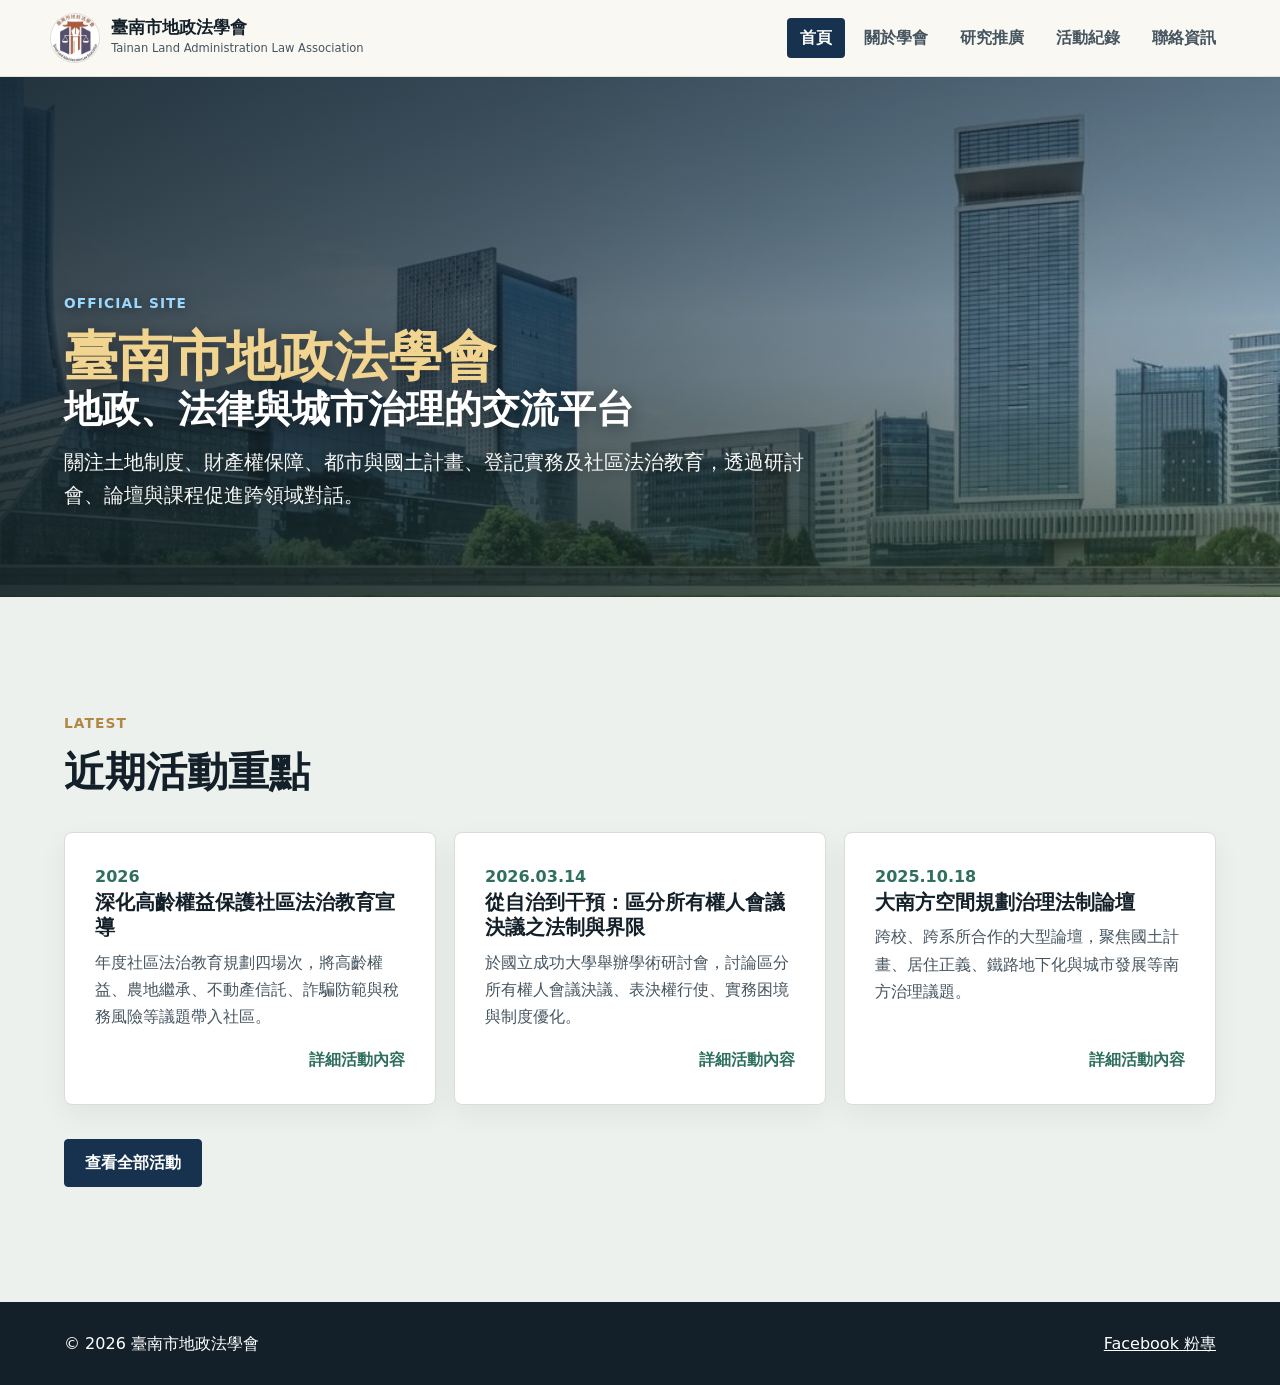
==== commit 878de12c: "fix: improve homepage hero contrast" ====
--- a/index.html
+++ b/index.html
@@ -47,7 +47,6 @@
     <main>
       <section class="hero">
         <picture class="hero-picture">
-          <source media="(max-width: 640px)" srcset="assets/images/hero-mobile-documents.jpg" />
           <img class="hero-image" src="assets/images/hero-ownership-law.jpg" alt="" />
         </picture>
         <div class="hero-content">
--- a/assets/css/styles.css
+++ b/assets/css/styles.css
@@ -163,7 +163,9 @@
   content: "";
   position: absolute;
   inset: 0;
-  background: linear-gradient(90deg, rgba(20, 32, 41, 0.52) 0%, rgba(20, 32, 41, 0.22) 45%, rgba(20, 32, 41, 0.1) 100%);
+  background:
+    linear-gradient(90deg, rgba(13, 27, 35, 0.78) 0%, rgba(13, 27, 35, 0.58) 42%, rgba(13, 27, 35, 0.22) 100%),
+    linear-gradient(180deg, rgba(13, 27, 35, 0.34) 0%, rgba(13, 27, 35, 0.08) 46%, rgba(13, 27, 35, 0.35) 100%);
   pointer-events: none;
 }
 
@@ -188,7 +190,8 @@
 }
 
 .hero-content .eyebrow {
-  color: #8fd0ff;
+  color: #9bd8ff;
+  text-shadow: 0 2px 12px rgba(0, 0, 0, 0.4);
 }
 
 .hero-title {
@@ -197,10 +200,11 @@
 
 .hero-org-name {
   display: block;
-  color: #e8c987;
+  color: #f1d48f;
   font-size: clamp(2.1rem, 5vw, 3.4rem);
   line-height: 1.08;
   font-weight: 900;
+  text-shadow: 0 3px 18px rgba(0, 0, 0, 0.42);
 }
 
 .hero-tagline {
@@ -209,11 +213,13 @@
   font-size: clamp(1.4rem, 3.1vw, 2.35rem);
   line-height: 1.2;
   font-weight: 700;
+  text-shadow: 0 3px 16px rgba(0, 0, 0, 0.42);
 }
 
 .hero-content .lead {
   max-width: 760px;
-  color: rgba(255, 255, 255, 0.92);
+  color: rgba(255, 255, 255, 0.96);
+  text-shadow: 0 2px 12px rgba(0, 0, 0, 0.42);
 }
 
 .hero-lead-mobile {
@@ -966,24 +972,30 @@
   .hero-content {
     left: 16px;
     right: 16px;
-    top: 24px;
-    bottom: auto;
+    top: auto;
+    bottom: 34px;
     max-width: none;
   }
 
   .hero::after {
     background:
-      linear-gradient(180deg, rgba(13, 27, 35, 0.9) 0%, rgba(13, 38, 43, 0.7) 48%, rgba(13, 38, 43, 0.38) 100%),
-      linear-gradient(90deg, rgba(20, 32, 41, 0.72), rgba(20, 32, 41, 0.18));
+      radial-gradient(circle at 84% 22%, rgba(180, 134, 67, 0.26), rgba(180, 134, 67, 0) 30%),
+      linear-gradient(120deg, #132838 0%, #16324f 48%, #2f6f5e 100%);
   }
 
   .hero {
-    min-height: 400px;
+    min-height: 360px;
+    background:
+      radial-gradient(circle at 84% 22%, rgba(180, 134, 67, 0.26), rgba(180, 134, 67, 0) 30%),
+      linear-gradient(120deg, #132838 0%, #16324f 48%, #2f6f5e 100%);
+  }
+
+  .hero-picture {
+    display: none;
   }
 
   .hero-image {
-    height: 400px;
-    object-position: center top;
+    height: 360px;
   }
 
   .hero-content .eyebrow {
@@ -1000,7 +1012,7 @@
   }
 
   .hero-tagline {
-    max-width: 12em;
+    max-width: 13em;
     font-size: 1.34rem;
     line-height: 1.34;
   }
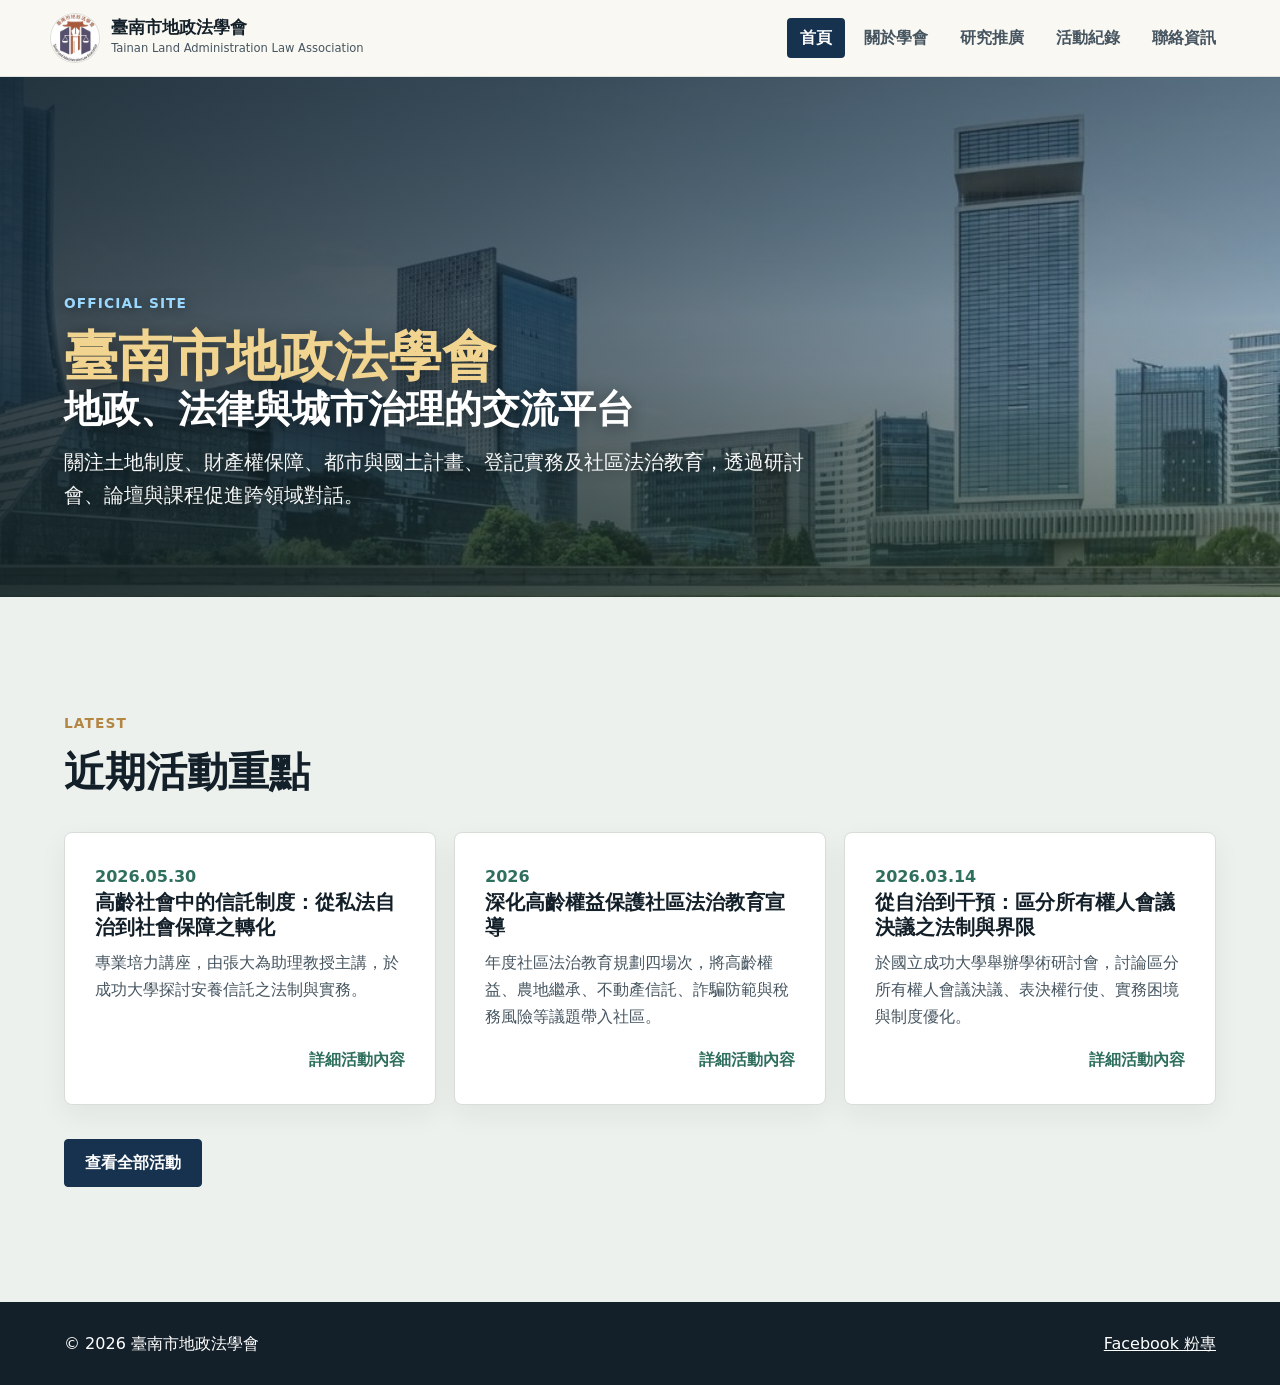
==== commit 744eee9a: "feat: add trust seminar event (2026.05.30) 新增「高齡社會中的信託制度：從私法自治到社會保障之轉化」專業培力講座至首頁近期活動及活動紀錄頁。  Co-Auth" ====
--- a/index.html
+++ b/index.html
@@ -69,6 +69,12 @@
         </div>
         <div class="news-list">
           <article>
+            <time datetime="2026-05-30">2026.05.30</time>
+            <h3>高齡社會中的信託制度：從私法自治到社會保障之轉化</h3>
+            <p>專業培力講座，由張大為助理教授主講，於成功大學探討安養信託之法制與實務。</p>
+            <a class="card-link" href="events.html">詳細活動內容</a>
+          </article>
+          <article>
             <time datetime="2026">2026</time>
             <h3>深化高齡權益保護社區法治教育宣導</h3>
             <p>年度社區法治教育規劃四場次，將高齡權益、農地繼承、不動產信託、詐騙防範與稅務風險等議題帶入社區。</p>
@@ -78,12 +84,6 @@
             <time datetime="2026-03-14">2026.03.14</time>
             <h3>從自治到干預：區分所有權人會議決議之法制與界限</h3>
             <p>於國立成功大學舉辦學術研討會，討論區分所有權人會議決議、表決權行使、實務困境與制度優化。</p>
-            <a class="card-link" href="events.html">詳細活動內容</a>
-          </article>
-          <article>
-            <time datetime="2025-10-18">2025.10.18</time>
-            <h3>大南方空間規劃治理法制論壇</h3>
-            <p>跨校、跨系所合作的大型論壇，聚焦國土計畫、居住正義、鐵路地下化與城市發展等南方治理議題。</p>
             <a class="card-link" href="events.html">詳細活動內容</a>
           </article>
         </div>
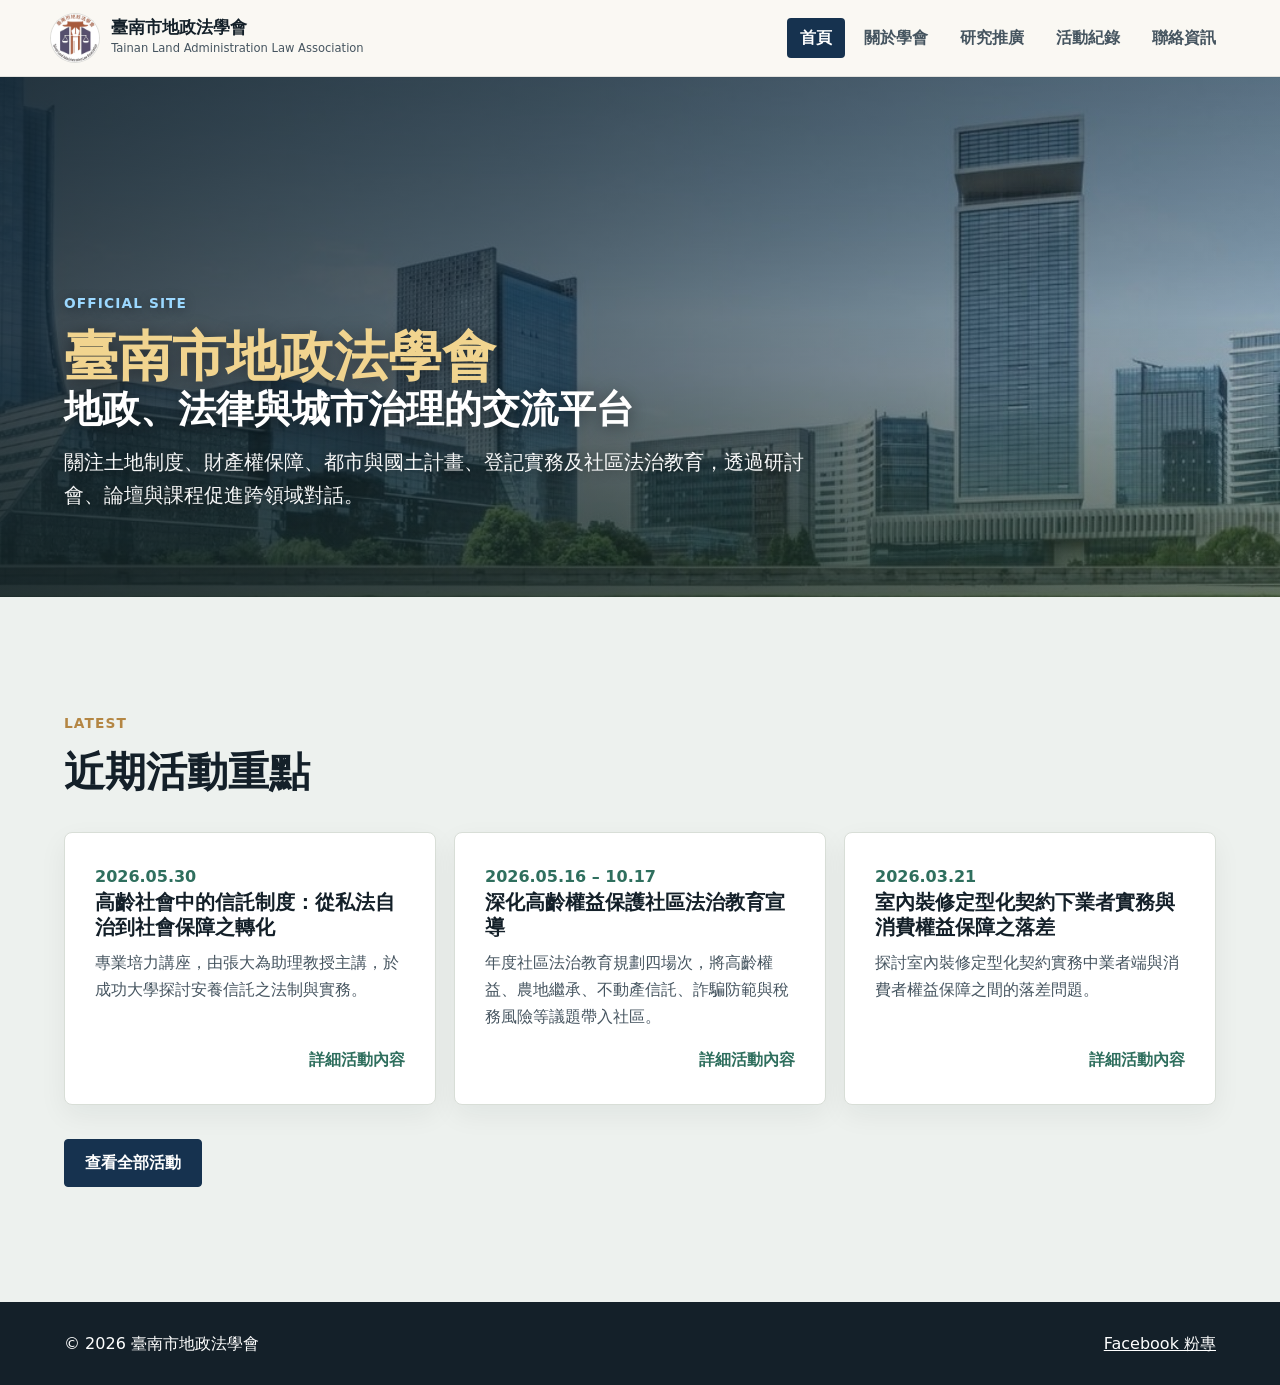
==== commit 19615801: "feat: 新增4筆活動、補8張海報、修正排序與日期格式 - 新增：室內裝修定型化契約(2026.03.21)、公寓大廈前瞻法制論壇(2024.10.12)、   高齡權益新視野系列講座(2024.0" ====
--- a/index.html
+++ b/index.html
@@ -75,15 +75,15 @@
             <a class="card-link" href="events.html">詳細活動內容</a>
           </article>
           <article>
-            <time datetime="2026">2026</time>
+            <time datetime="2026-05-16">2026.05.16 – 10.17</time>
             <h3>深化高齡權益保護社區法治教育宣導</h3>
             <p>年度社區法治教育規劃四場次，將高齡權益、農地繼承、不動產信託、詐騙防範與稅務風險等議題帶入社區。</p>
             <a class="card-link" href="events.html">詳細活動內容</a>
           </article>
           <article>
-            <time datetime="2026-03-14">2026.03.14</time>
-            <h3>從自治到干預：區分所有權人會議決議之法制與界限</h3>
-            <p>於國立成功大學舉辦學術研討會，討論區分所有權人會議決議、表決權行使、實務困境與制度優化。</p>
+            <time datetime="2026-03-21">2026.03.21</time>
+            <h3>室內裝修定型化契約下業者實務與消費權益保障之落差</h3>
+            <p>探討室內裝修定型化契約實務中業者端與消費者權益保障之間的落差問題。</p>
             <a class="card-link" href="events.html">詳細活動內容</a>
           </article>
         </div>
